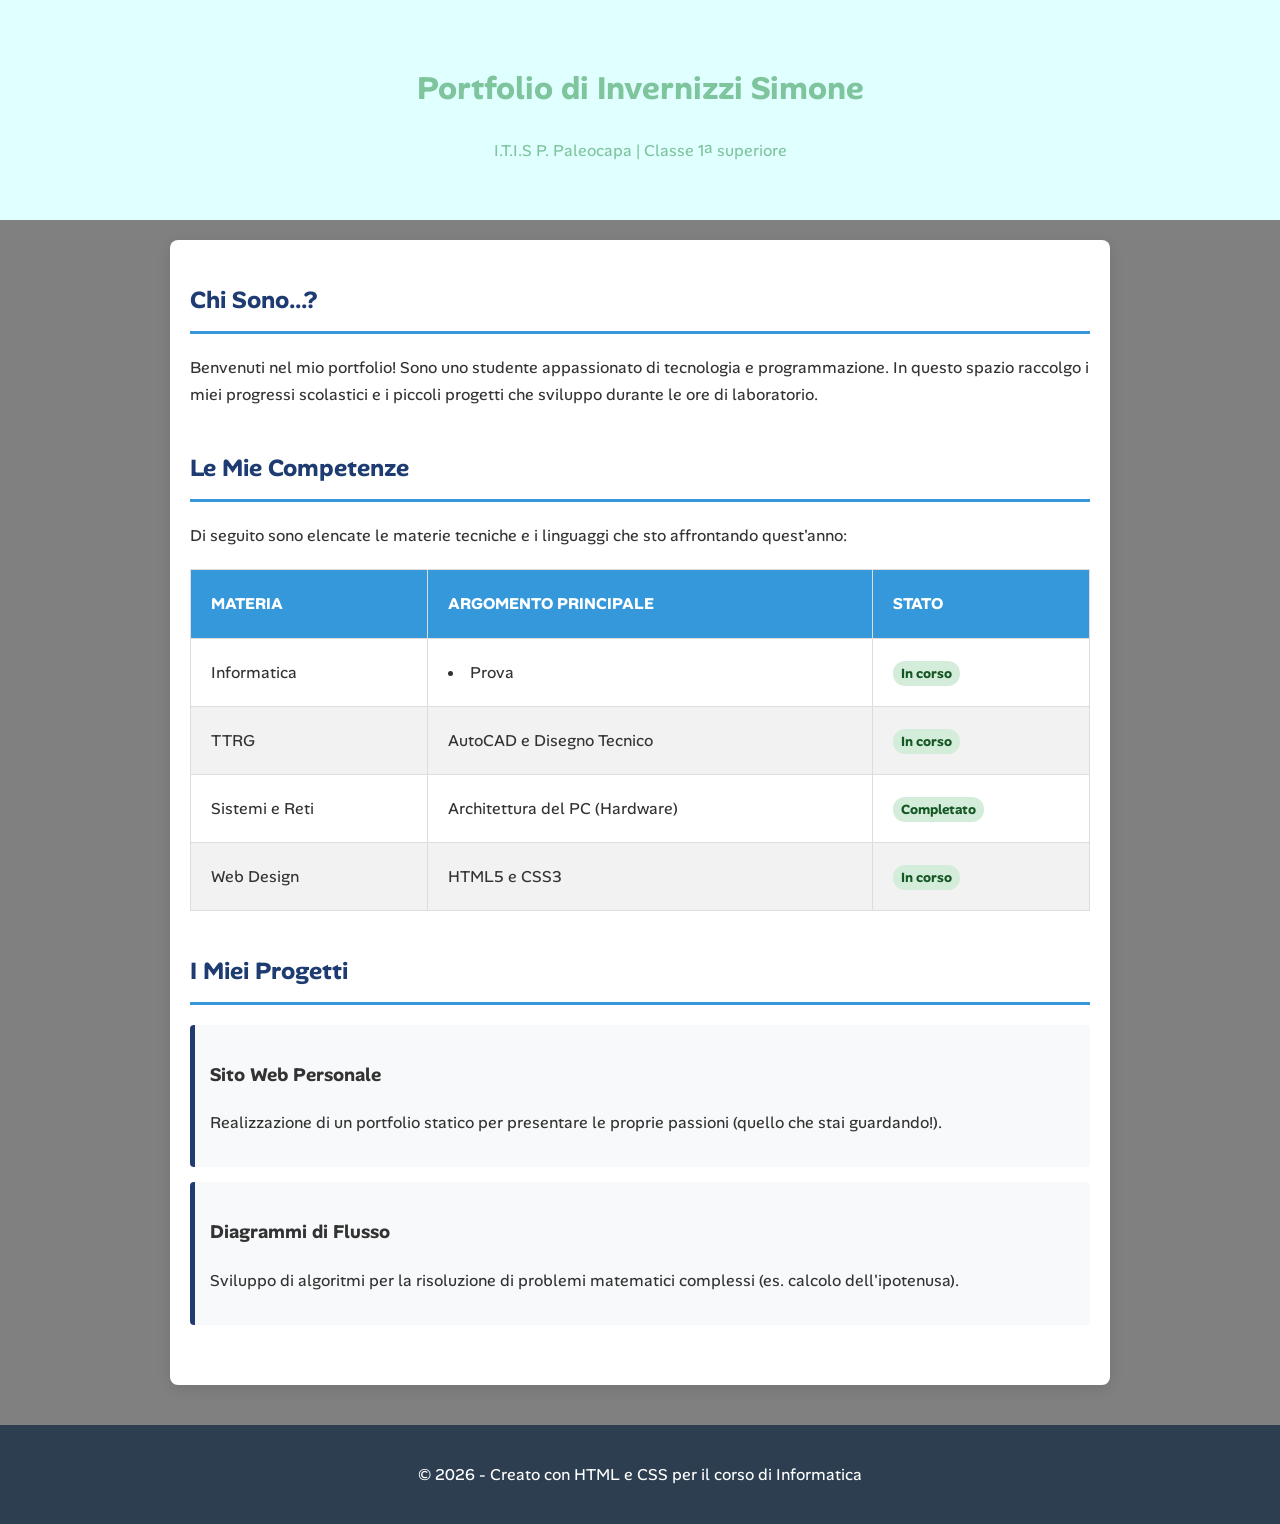
==== index.html @ 2da3a456 "Add files via upload" ====
<!DOCTYPE html>
<html lang="it">
<head>
    <meta charset="UTF-8">
      <title>Portfolio Personale | Studente Informatica</title>
    <style>
        /* --- SEZIONE CSS (Stile della pagina) --- */
        
        body {
            font-family: 'Alan Sans';
            line-height: 1.7;
            margin: 0;
            padding: 0;
            background-color: gray;
            color: #333;
        }

        header {
            background: #E0FFFF;
            color: rgb(126, 196, 157);
            padding: 40px 20px;
            text-align: center;
        }

        nav {
            background: #2c3e50;
            padding: 10px;
            text-align: center;
            position: sticky;
            top: 0;
            z-index: 1000;
        }

        nav a {
            color: white;
            text-decoration: none;
            margin: 0 15px;
            font-weight: bold;
            transition: color 0.3s;
        }

        nav a:hover {
            color: #3498db;
        }

        main {
            max-width: 900px;
            margin: 20px auto;
            padding: 20px;
            background: white;
            box-shadow: 0 4px 15px rgba(0,0,0,0.1);
            border-radius: 8px;
        }

        section {
            margin-bottom: 40px;
        }

        h2 {
            color: #1e3c72;
            border-bottom: 3px solid #3498db;
            padding-bottom: 10px;
        }

        /* Stile Tabella */
        table {
            width: 100%;
            border-collapse: collapse;
            margin-top: 20px;
            background-color: #fff;
        }

        table th, table td {
            padding: 20px;
            text-align: left;
            border: 1px solid #ddd;
        }

        table th {
            background-color: #3498db;
            color: white;
            text-transform: uppercase;
        }

        table tr:nth-child(even) {
            background-color: #f2f2f2;
        }

        table tr:hover {
            background-color: #e9f7ff;
        }

        /* Stile Progetti */
        .card-progetto {
            background: #f8f9fa;
            border-left: 5px solid #1e3c72;
            padding: 15px;
            margin: 15px 0;
            border-radius: 4px;
        }

        footer {
            text-align: center;
            padding: 20px;
            background: #2c3e50;
            color: white;
            margin-top: 40px;
        }

        /* Badge per la tabella */
        .status {
            padding: 4px 8px;
            border-radius: 12px;
            font-size: 0.85rem;
            font-weight: bold;
            background: #d4edda;
            color: #155724;
        }
    </style>
    <link rel="preconnect" href="https://fonts.googleapis.com">
    <link rel="preconnect" href="https://fonts.gstatic.com" crossorigin>
    <link href="https://fonts.googleapis.com/css2?family=Alan+Sans:wght@300..900&family=Funnel+Sans:ital,wght@0,300..800;1,300..800&display=swap" rel="stylesheet">
</head>
<body>

    <header>
        <h1>Portfolio di Invernizzi Simone</h1>
        <p>I.T.I.S P. Paleocapa | Classe 1ª superiore</p>
    </header>

    <main>
        <section id="profilo">
            <h2>Chi Sono...?</h2>
            <p>Benvenuti nel mio portfolio! Sono uno studente appassionato di tecnologia e programmazione. In questo spazio raccolgo i miei progressi scolastici e i piccoli progetti che sviluppo durante le ore di laboratorio.</p>
        </section>

        <section id="competenze">
            <h2>Le Mie Competenze</h2>
            <p>Di seguito sono elencate le materie tecniche e i linguaggi che sto affrontando quest'anno:</p>
            <table>
                <thead>
                    <tr>
                        <th>Materia</th>
                        <th>Argomento Principale</th>
                        <th>Stato</th>
                    </tr>
                </thead>
                <tbody>
                    <tr>
                        <td>Informatica</td>
                        <td>
                            <li>Prova</li>
                        </td>
                        <td><span class="status">In corso</span></td>
                    </tr>
                    <tr>
                        <td>TTRG</td>
                        <td>AutoCAD e Disegno Tecnico</td>
                        <td><span class="status">In corso</span></td>
                    </tr>
                    <tr>
                        <td>Sistemi e Reti</td>
                        <td>Architettura del PC (Hardware)</td>
                        <td><span class="status">Completato</span></td>
                    </tr>
                    <tr>
                        <td>Web Design</td>
                        <td>HTML5 e CSS3</td>
                        <td><span class="status">In corso</span></td>
                    </tr>
                </tbody>
            </table>
        </section>

        <section id="progetti">
            <h2>I Miei Progetti</h2>
            <div class="card-progetto">
                <h3>Sito Web Personale</h3>
                <p>Realizzazione di un portfolio statico per presentare le proprie passioni (quello che stai guardando!).</p>
            </div>
            <div class="card-progetto">
                <h3>Diagrammi di Flusso</h3>
                <p>Sviluppo di algoritmi per la risoluzione di problemi matematici complessi (es. calcolo dell'ipotenusa).</p>
            </div>
        </section>
    </main>

    <footer>
        <p>&copy; 2026 - Creato con HTML e CSS per il corso di Informatica</p>
    </footer>

</body>
</html>
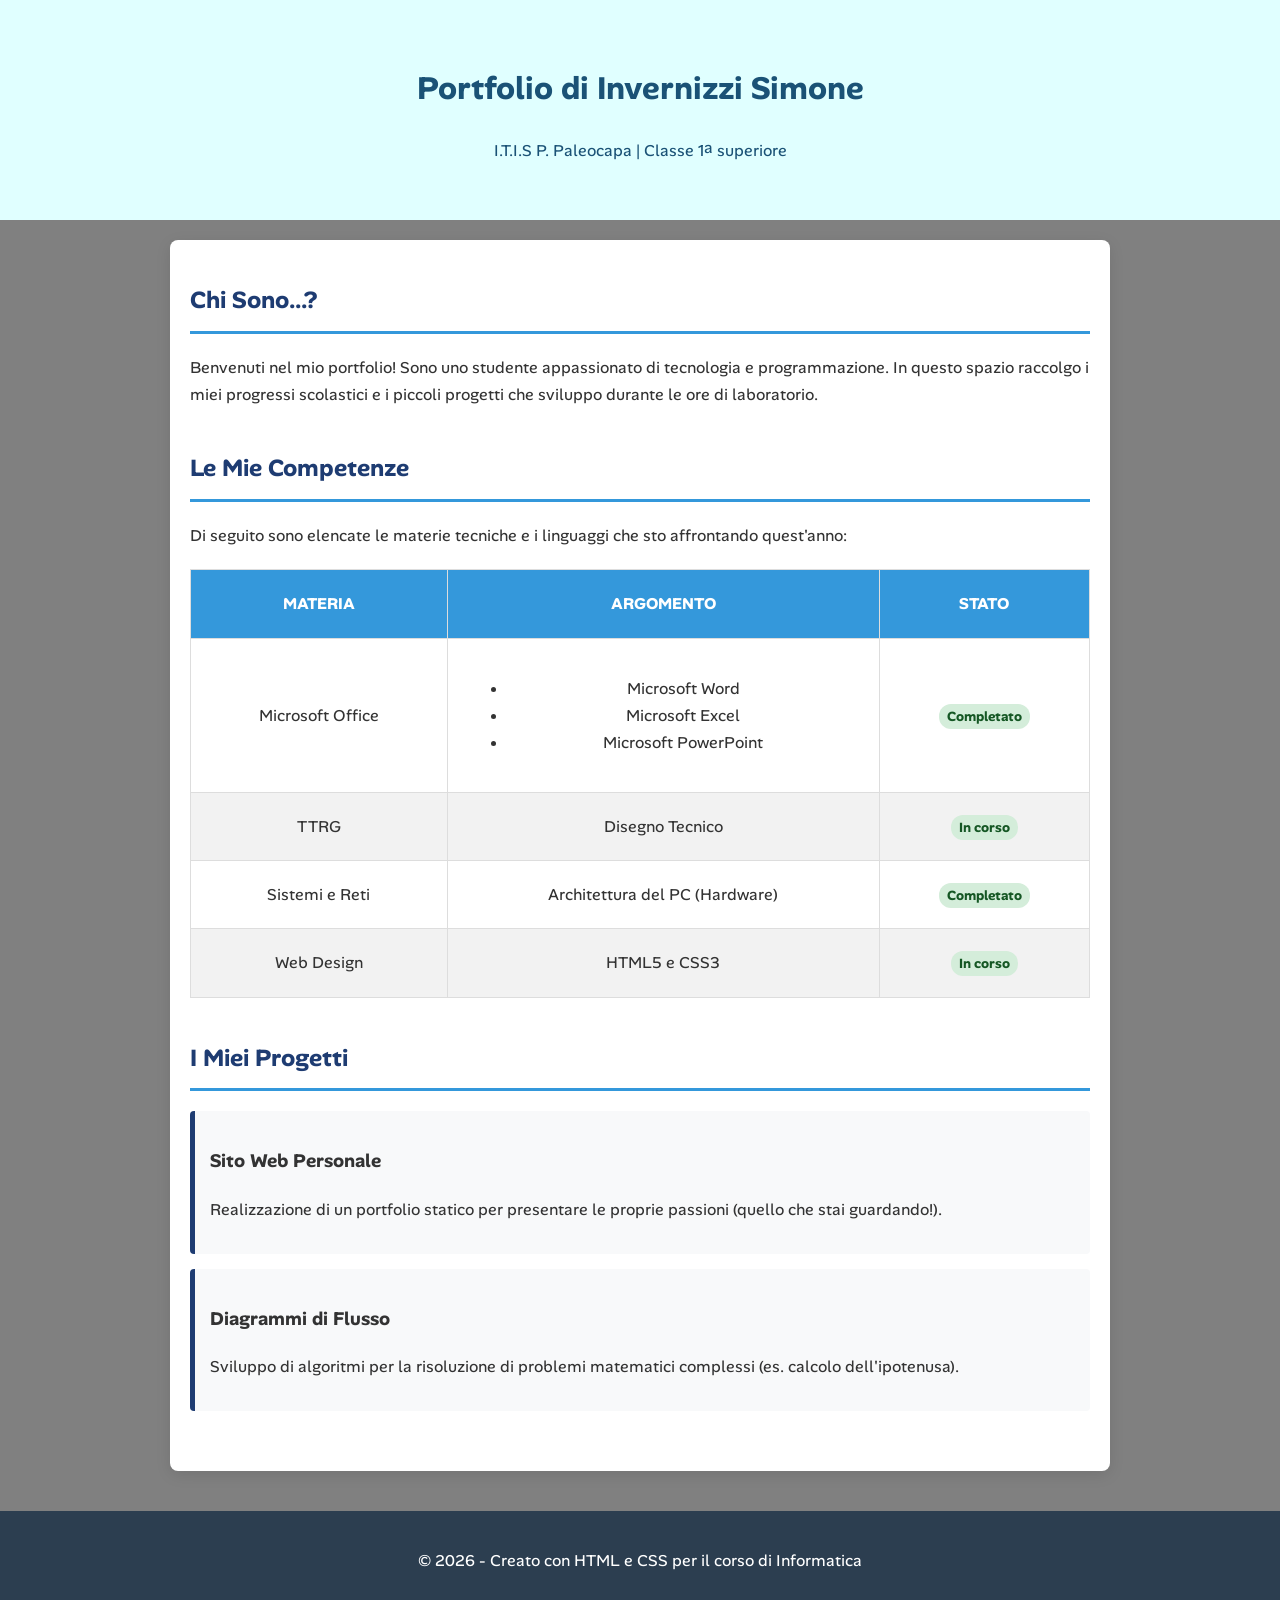
==== commit cd9c5658: "Add files via upload" ====
--- a/index.html
+++ b/index.html
@@ -17,7 +17,7 @@
 
         header {
             background: #E0FFFF;
-            color: rgb(126, 196, 157);
+            color:#1a5276;
             padding: 40px 20px;
             text-align: center;
         }
@@ -72,7 +72,7 @@
 
         table th, table td {
             padding: 20px;
-            text-align: left;
+            text-align: center;
             border: 1px solid #ddd;
         }
 
@@ -116,6 +116,10 @@
             background: #d4edda;
             color: #155724;
         }
+
+        .paragrafot { 
+            text-align:left;
+        }
     </style>
     <link rel="preconnect" href="https://fonts.googleapis.com">
     <link rel="preconnect" href="https://fonts.gstatic.com" crossorigin>
@@ -135,42 +139,46 @@
         </section>
 
         <section id="competenze">
-            <h2>Le Mie Competenze</h2>
-            <p>Di seguito sono elencate le materie tecniche e i linguaggi che sto affrontando quest'anno:</p>
-            <table>
-                <thead>
-                    <tr>
-                        <th>Materia</th>
-                        <th>Argomento Principale</th>
-                        <th>Stato</th>
-                    </tr>
-                </thead>
-                <tbody>
-                    <tr>
-                        <td>Informatica</td>
-                        <td>
-                            <li>Prova</li>
-                        </td>
-                        <td><span class="status">In corso</span></td>
-                    </tr>
-                    <tr>
-                        <td>TTRG</td>
-                        <td>AutoCAD e Disegno Tecnico</td>
-                        <td><span class="status">In corso</span></td>
-                    </tr>
-                    <tr>
-                        <td>Sistemi e Reti</td>
-                        <td>Architettura del PC (Hardware)</td>
-                        <td><span class="status">Completato</span></td>
-                    </tr>
-                    <tr>
-                        <td>Web Design</td>
-                        <td>HTML5 e CSS3</td>
-                        <td><span class="status">In corso</span></td>
-                    </tr>
-                </tbody>
-            </table>
-        </section>
+    <h2>Le Mie Competenze</h2>
+    <p>Di seguito sono elencate le materie tecniche e i linguaggi che sto affrontando quest'anno:</p>
+    <table>
+        <thead>
+            <tr>
+                <th>Materia</th>
+                <th>Argomento</th>
+                <th>Stato</th>
+            </tr>
+        </thead>
+        <tbody>
+            <tr>
+                <td>Microsoft Office</td>
+                <td>
+                    <ul>
+                        <li>Microsoft Word</li>
+                        <li>Microsoft Excel</li>
+                        <li>Microsoft PowerPoint</li>
+                    </ul>
+                </td>
+                <td><span class="status">Completato</span></td>
+            </tr>
+            <tr>
+                <td>TTRG</td>
+                <td>Disegno Tecnico</td>
+                <td><span class="status">In corso</span></td>
+            </tr>
+            <tr>
+                <td>Sistemi e Reti</td>
+                <td>Architettura del PC (Hardware)</td>
+                <td><span class="status">Completato</span></td>
+            </tr>
+            <tr>
+                <td>Web Design</td>
+                <td>HTML5 e CSS3</td>
+                <td><span class="status">In corso</span></td>
+            </tr>
+        </tbody>
+    </table>
+</section>
 
         <section id="progetti">
             <h2>I Miei Progetti</h2>
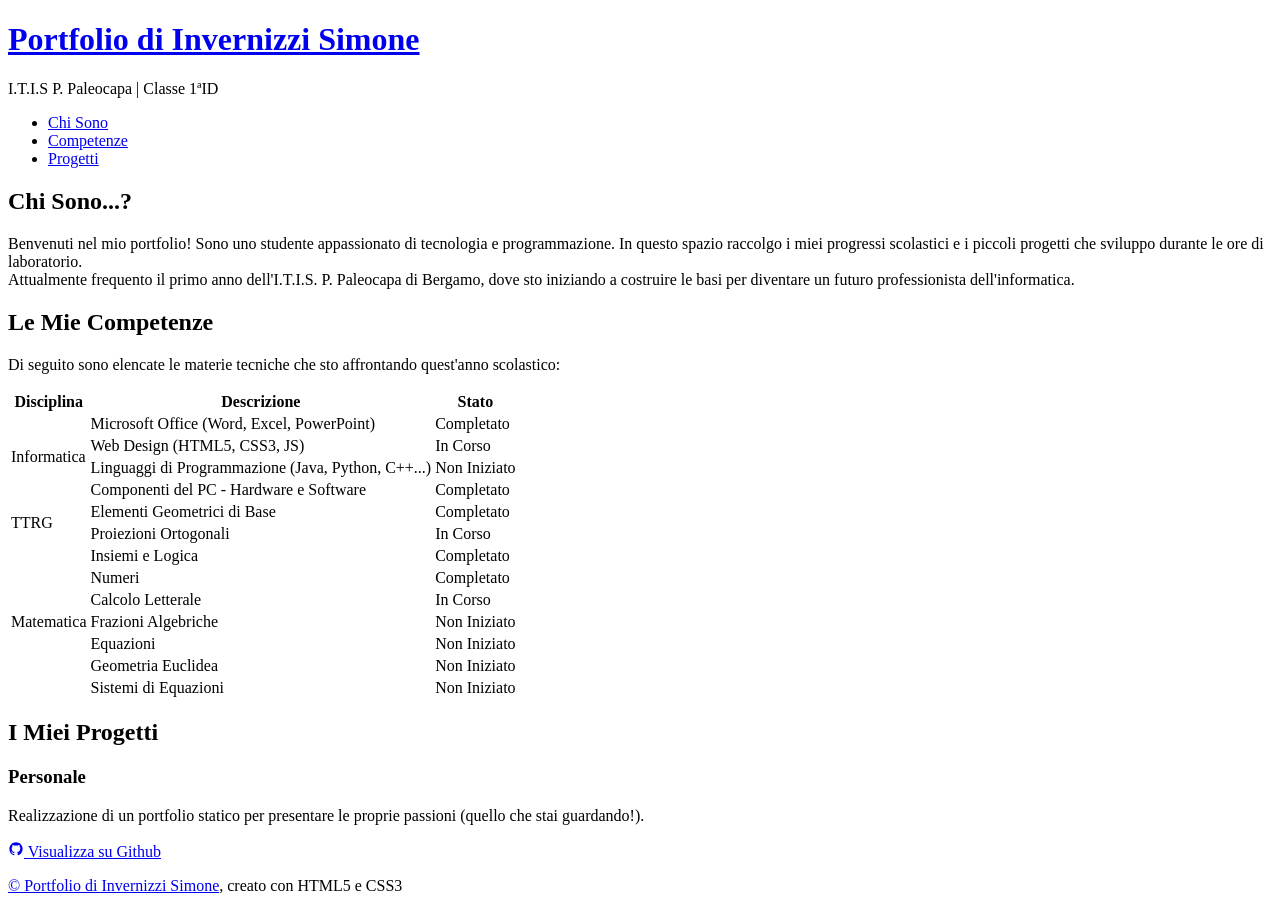
==== commit bb5cf7a3: "Add files via upload" ====
--- a/index.html
+++ b/index.html
@@ -2,125 +2,8 @@
 <html lang="it">
 <head>
     <meta charset="UTF-8">
-      <title>Portfolio Personale | Studente Informatica</title>
-    <style>
-        /* --- SEZIONE CSS (Stile della pagina) --- */
-        
-        body {
-            font-family: 'Alan Sans';
-            line-height: 1.7;
-            margin: 0;
-            padding: 0;
-            background-color: gray;
-            color: #333;
-        }
-
-        header {
-            background: #E0FFFF;
-            color:#1a5276;
-            padding: 40px 20px;
-            text-align: center;
-        }
-
-        nav {
-            background: #2c3e50;
-            padding: 10px;
-            text-align: center;
-            position: sticky;
-            top: 0;
-            z-index: 1000;
-        }
-
-        nav a {
-            color: white;
-            text-decoration: none;
-            margin: 0 15px;
-            font-weight: bold;
-            transition: color 0.3s;
-        }
-
-        nav a:hover {
-            color: #3498db;
-        }
-
-        main {
-            max-width: 900px;
-            margin: 20px auto;
-            padding: 20px;
-            background: white;
-            box-shadow: 0 4px 15px rgba(0,0,0,0.1);
-            border-radius: 8px;
-        }
-
-        section {
-            margin-bottom: 40px;
-        }
-
-        h2 {
-            color: #1e3c72;
-            border-bottom: 3px solid #3498db;
-            padding-bottom: 10px;
-        }
-
-        /* Stile Tabella */
-        table {
-            width: 100%;
-            border-collapse: collapse;
-            margin-top: 20px;
-            background-color: #fff;
-        }
-
-        table th, table td {
-            padding: 20px;
-            text-align: center;
-            border: 1px solid #ddd;
-        }
-
-        table th {
-            background-color: #3498db;
-            color: white;
-            text-transform: uppercase;
-        }
-
-        table tr:nth-child(even) {
-            background-color: #f2f2f2;
-        }
-
-        table tr:hover {
-            background-color: #e9f7ff;
-        }
-
-        /* Stile Progetti */
-        .card-progetto {
-            background: #f8f9fa;
-            border-left: 5px solid #1e3c72;
-            padding: 15px;
-            margin: 15px 0;
-            border-radius: 4px;
-        }
-
-        footer {
-            text-align: center;
-            padding: 20px;
-            background: #2c3e50;
-            color: white;
-            margin-top: 40px;
-        }
-
-        /* Badge per la tabella */
-        .status {
-            padding: 4px 8px;
-            border-radius: 12px;
-            font-size: 0.85rem;
-            font-weight: bold;
-            background: #d4edda;
-            color: #155724;
-        }
-
-        .paragrafot { 
-            text-align:left;
-        }
-    </style>
+      <title>Portfolio | Invernizzi Simone</title>
+    <link rel="stylesheet" href="style.css">
     <link rel="preconnect" href="https://fonts.googleapis.com">
     <link rel="preconnect" href="https://fonts.gstatic.com" crossorigin>
     <link href="https://fonts.googleapis.com/css2?family=Alan+Sans:wght@300..900&family=Funnel+Sans:ital,wght@0,300..800;1,300..800&display=swap" rel="stylesheet">
@@ -128,53 +11,93 @@
 <body>
 
     <header>
-        <h1>Portfolio di Invernizzi Simone</h1>
-        <p>I.T.I.S P. Paleocapa | Classe 1ª superiore</p>
+        <h1><a href="#">Portfolio di Invernizzi Simone</a></h1>
+        <p>I.T.I.S P. Paleocapa | Classe 1ªID</p>
     </header>
+
+    <nav>
+            <ul>
+                <li><a href="#profilo" class="active">Chi Sono</a></li>
+                <li><a href="#competenze">Competenze</a></li>
+                <li><a href="#progetti">Progetti</a></li>
+            </ul>
+    </nav>
 
     <main>
         <section id="profilo">
             <h2>Chi Sono...?</h2>
-            <p>Benvenuti nel mio portfolio! Sono uno studente appassionato di tecnologia e programmazione. In questo spazio raccolgo i miei progressi scolastici e i piccoli progetti che sviluppo durante le ore di laboratorio.</p>
+            <p>
+                Benvenuti nel mio portfolio! Sono uno studente appassionato di tecnologia e programmazione. In questo spazio raccolgo i miei progressi scolastici e i piccoli progetti che sviluppo durante le ore di laboratorio.<br>
+                Attualmente frequento il primo anno dell'I.T.I.S. P. Paleocapa di Bergamo, dove sto iniziando a costruire le basi per diventare un futuro professionista dell'informatica.
+            </p>
         </section>
 
         <section id="competenze">
     <h2>Le Mie Competenze</h2>
-    <p>Di seguito sono elencate le materie tecniche e i linguaggi che sto affrontando quest'anno:</p>
+    <p>Di seguito sono elencate le materie tecniche che sto affrontando quest'anno scolastico:</p>
     <table>
         <thead>
             <tr>
-                <th>Materia</th>
-                <th>Argomento</th>
+                <th>Disciplina</th>
+                <th>Descrizione</th>
                 <th>Stato</th>
             </tr>
         </thead>
         <tbody>
             <tr>
-                <td>Microsoft Office</td>
-                <td>
-                    <ul>
-                        <li>Microsoft Word</li>
-                        <li>Microsoft Excel</li>
-                        <li>Microsoft PowerPoint</li>
-                    </ul>
-                </td>
-                <td><span class="status">Completato</span></td>
+                <td rowspan="4">Informatica</td>
+                <td>Microsoft Office (Word, Excel, PowerPoint)</td>
+                <td><span class="completato">Completato</span></td>
             </tr>
             <tr>
-                <td>TTRG</td>
-                <td>Disegno Tecnico</td>
-                <td><span class="status">In corso</span></td>
+                <td>Web Design (HTML5, CSS3, JS)</td>
+                <td><span class="incorso">In Corso</span></td>
             </tr>
             <tr>
-                <td>Sistemi e Reti</td>
-                <td>Architettura del PC (Hardware)</td>
-                <td><span class="status">Completato</span></td>
+                <td>Linguaggi di Programmazione (Java, Python, C++...)</td>
+                <td><span class="noniniziato">Non Iniziato</span></td>
             </tr>
             <tr>
-                <td>Web Design</td>
-                <td>HTML5 e CSS3</td>
-                <td><span class="status">In corso</span></td>
+                <td>Componenti del PC - Hardware e Software</td>
+                <td><span class="completato">Completato</span></td>
+            </tr>
+            <tr>
+                <td rowspan="2">TTRG</td>
+                <td>Elementi Geometrici di Base</td>
+                <td><span class="completato">Completato</span></td>
+            </tr>
+            <tr>
+                <td>Proiezioni Ortogonali</td>
+                <td><span class="incorso">In Corso</span></td>
+            </tr>
+            <tr>
+                <td rowspan="7">Matematica</td>
+                <td>Insiemi e Logica</td>
+                <td><span class="completato">Completato</span></td>
+            </tr>
+            <tr>
+                <td>Numeri</td>
+                <td><span class="completato">Completato</span></td>
+            </tr>
+            <tr>
+                <td>Calcolo Letterale</td>
+                <td><span class="incorso">In Corso</span></td>
+            </tr>
+            <tr>
+                <td>Frazioni Algebriche</td>
+                <td><span class="noniniziato">Non Iniziato</span></td>
+            </tr>
+            <tr>
+                <td>Equazioni</td>
+                <td><span class="noniniziato">Non Iniziato</span></td>
+            </tr>
+            <tr>
+                <td>Geometria Euclidea</td>
+                <td><span class="noniniziato">Non Iniziato</span></td>
+            </tr>
+            <tr>
+                <td>Sistemi di Equazioni</td>
+                <td><span class="noniniziato">Non Iniziato</span></td>
             </tr>
         </tbody>
     </table>
@@ -183,19 +106,31 @@
         <section id="progetti">
             <h2>I Miei Progetti</h2>
             <div class="card-progetto">
-                <h3>Sito Web Personale</h3>
+                <h3>Personale</h3>
                 <p>Realizzazione di un portfolio statico per presentare le proprie passioni (quello che stai guardando!).</p>
-            </div>
-            <div class="card-progetto">
-                <h3>Diagrammi di Flusso</h3>
-                <p>Sviluppo di algoritmi per la risoluzione di problemi matematici complessi (es. calcolo dell'ipotenusa).</p>
+                <!-- From Uiverse.io by Creatlydev --> 
+                <a href="https://github.com/invernizzisimonestudente-maker/portfolio/tree/main" class="btn-github" target="_blank">
+                <svg
+                    width="16"
+                    height="16"
+                    viewBox="0 0 16 16"
+                    fill="none"
+                    xmlns="http://www.w3.org/2000/svg"
+                >
+                    <path
+                    d="M7.99992 1.33331C7.12444 1.33331 6.25753 1.50575 5.4487 1.84078C4.63986 2.17581 3.90493 2.66688 3.28587 3.28593C2.03563 4.53618 1.33325 6.23187 1.33325 7.99998C1.33325 10.9466 3.24659 13.4466 5.89325 14.3333C6.22659 14.3866 6.33325 14.18 6.33325 14C6.33325 13.8466 6.33325 13.4266 6.33325 12.8733C4.48659 13.2733 4.09325 11.98 4.09325 11.98C3.78659 11.2066 3.35325 11 3.35325 11C2.74659 10.5866 3.39992 10.6 3.39992 10.6C4.06659 10.6466 4.41992 11.2866 4.41992 11.2866C4.99992 12.3 5.97992 12 6.35992 11.84C6.41992 11.4066 6.59325 11.1133 6.77992 10.9466C5.29992 10.78 3.74659 10.2066 3.74659 7.66665C3.74659 6.92665 3.99992 6.33331 4.43325 5.85998C4.36659 5.69331 4.13325 4.99998 4.49992 4.09998C4.49992 4.09998 5.05992 3.91998 6.33325 4.77998C6.85992 4.63331 7.43325 4.55998 7.99992 4.55998C8.56659 4.55998 9.13992 4.63331 9.66659 4.77998C10.9399 3.91998 11.4999 4.09998 11.4999 4.09998C11.8666 4.99998 11.6333 5.69331 11.5666 5.85998C11.9999 6.33331 12.2533 6.92665 12.2533 7.66665C12.2533 10.2133 10.6933 10.7733 9.20659 10.94C9.44659 11.1466 9.66659 11.5533 9.66659 12.1733C9.66659 13.0666 9.66659 13.7866 9.66659 14C9.66659 14.18 9.77325 14.3933 10.1133 14.3333C12.7599 13.44 14.6666 10.9466 14.6666 7.99998C14.6666 7.1245 14.4941 6.25759 14.1591 5.44876C13.8241 4.63992 13.333 3.90499 12.714 3.28593C12.0949 2.66688 11.36 2.17581 10.5511 1.84078C9.7423 1.50575 8.8754 1.33331 7.99992 1.33331V1.33331Z"
+                    fill="currentcolor"
+                    ></path>
+                </svg>
+                <span>Visualizza su Github</span>
+                </a>
             </div>
         </section>
     </main>
 
     <footer>
-        <p>&copy; 2026 - Creato con HTML e CSS per il corso di Informatica</p>
+        <p><a href="#">&copy; Portfolio di Invernizzi Simone</a>, creato con HTML5 e CSS3</p>
     </footer>
 
 </body>
-</html>
+</html>
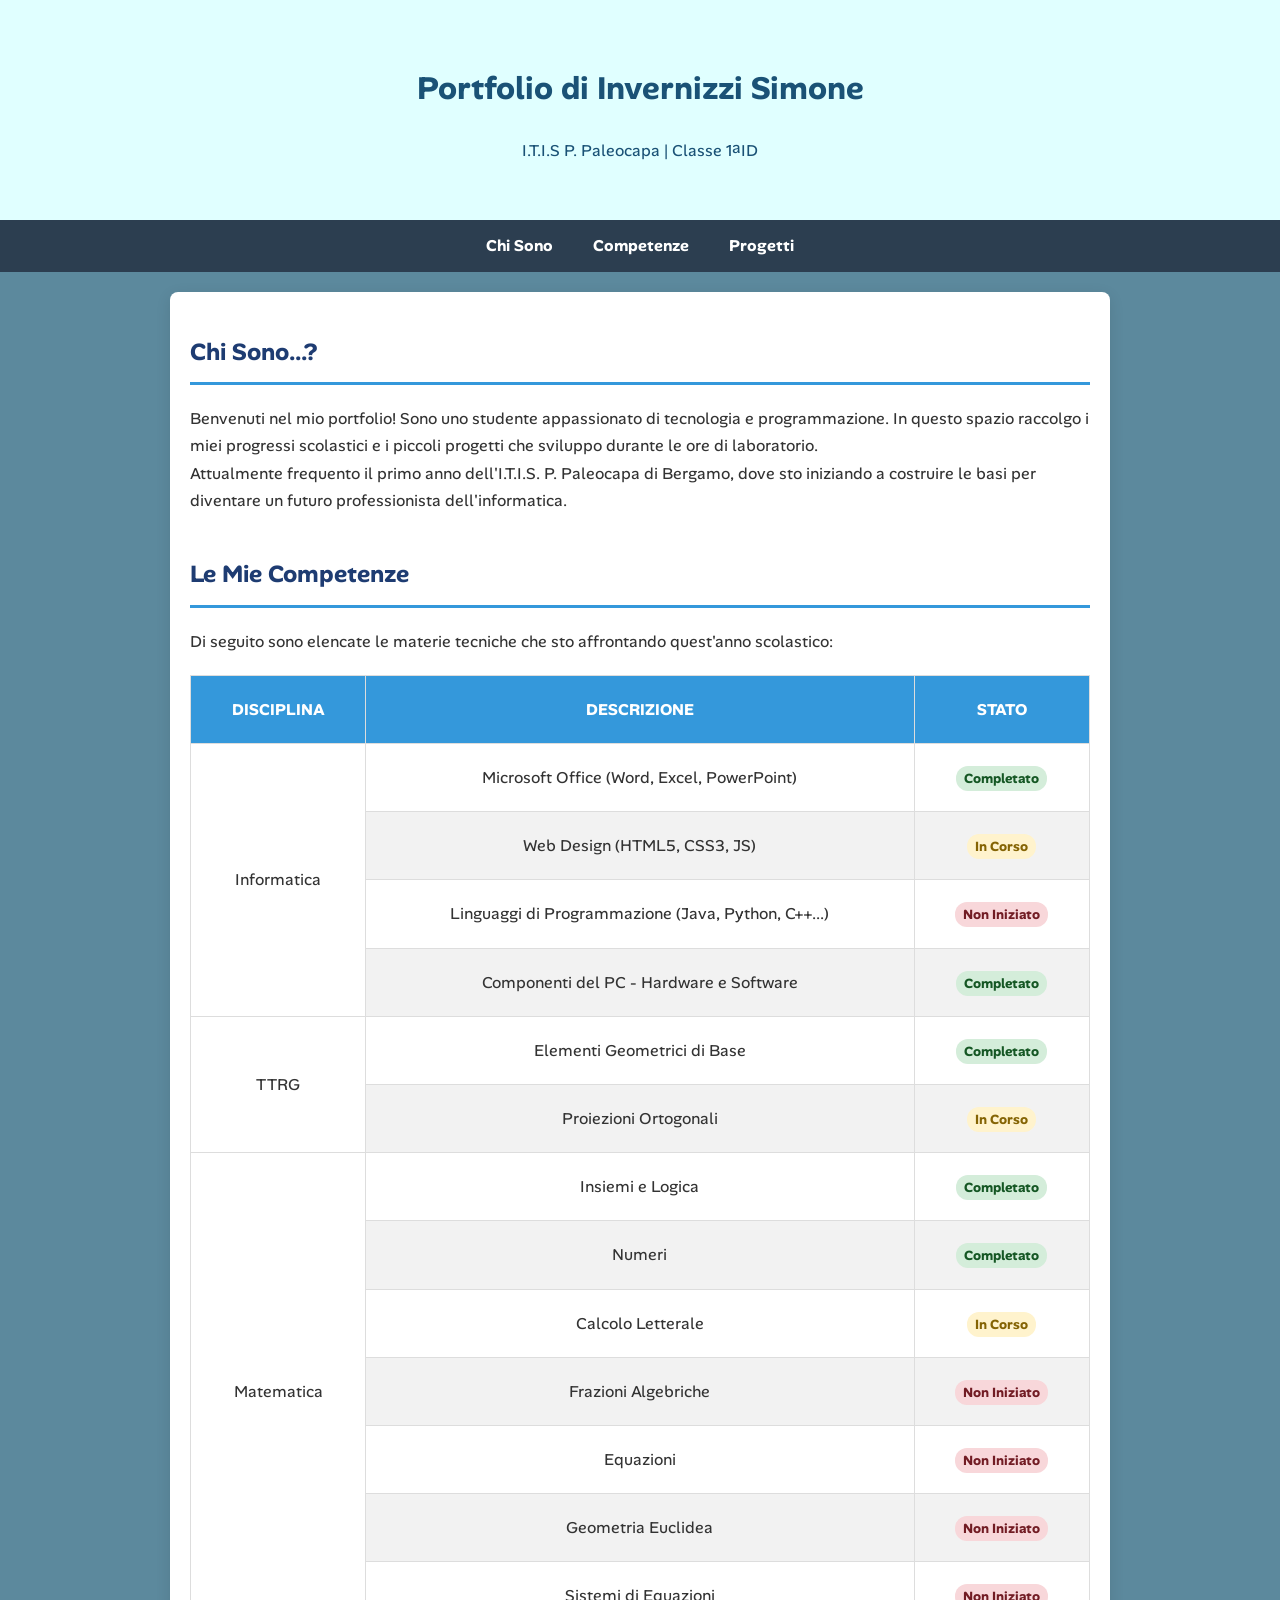
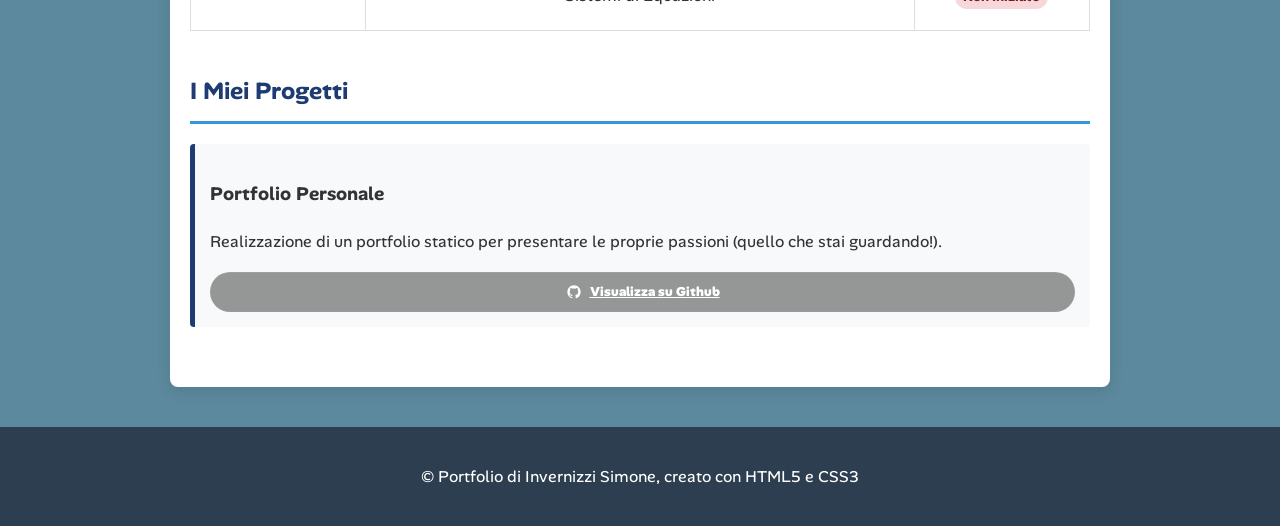
==== commit 63cc9cbd: "Add files via upload" ====
--- a/index.html
+++ b/index.html
@@ -106,7 +106,7 @@
         <section id="progetti">
             <h2>I Miei Progetti</h2>
             <div class="card-progetto">
-                <h3>Personale</h3>
+                <h3>Portfolio Personale</h3>
                 <p>Realizzazione di un portfolio statico per presentare le proprie passioni (quello che stai guardando!).</p>
                 <!-- From Uiverse.io by Creatlydev --> 
                 <a href="https://github.com/invernizzisimonestudente-maker/portfolio/tree/main" class="btn-github" target="_blank">
--- a/style.css
+++ b/style.css
@@ -0,0 +1,203 @@
+body {
+    font-family: 'Alan Sans';
+    line-height: 1.7;
+    margin: 0;
+    padding: 0;
+    background-color:#5c899d;
+    color: #333;
+}
+
+header {
+    background: #E0FFFF;
+    color:#1a5276;
+    padding: 40px 20px;
+    text-align: center;
+}
+
+h1 a {
+    color: inherit;
+    text-decoration: none;
+}
+
+h1 a:hover {
+    color: inherit;
+}
+
+p a {
+    color: inherit;
+    text-decoration: none;
+}
+
+p a:hover {
+    color: inherit;
+}
+
+nav {
+    background: #2c3e50;
+    padding: 12px 30px;
+    position: sticky;
+    top: 0;
+    z-index: 1000;
+    display: flex;
+    align-items: center;
+    justify-content: center;
+}
+
+nav ul {
+    list-style: none;
+    margin: 0;
+    padding: 0;
+    display: flex;
+    gap: 10px;
+}
+
+nav ul li {
+    display: inline;
+}
+
+nav a {
+    color: white;
+    text-decoration: none;
+    margin: 0 15px;
+    font-weight: bold;
+    transition: color 0.3s;
+}
+
+nav a:hover {
+    color: #3498db;
+}
+
+.nav-logo {
+    font-size: 1.1rem;
+    font-weight: 800;
+    letter-spacing: 0.5px;
+    margin: 0;
+}
+
+        main {
+    max-width: 900px;
+    margin: 20px auto;
+    padding: 20px;
+    background: white;
+    box-shadow: 0 4px 15px rgba(0,0,0,0.1);
+    border-radius: 8px;
+}
+
+section {
+    margin-bottom: 40px;
+}
+
+h2 {
+    color: #1e3c72;
+    border-bottom: 3px solid #3498db;
+    padding-bottom: 10px;
+}
+
+/* Stile Tabella */
+table {
+    width: 100%;
+    border-collapse: collapse;
+    margin-top: 20px;
+    background-color: #fff;
+}
+
+table th, table td {
+    padding: 20px;
+    text-align: center;
+    border: 1px solid #ddd;
+}
+
+table th {
+    background-color: #3498db;
+    color: white;
+    text-transform: uppercase;
+}
+
+table tr:nth-child(even) {
+    background-color: #f2f2f2;
+}
+
+table tr:hover {
+    background-color: #e9f7ff;
+}
+
+/* Stile Progetti */
+.card-progetto {
+    background: #f8f9fa;
+    border-left: 5px solid #1e3c72;
+    padding: 15px;
+    margin: 15px 0;
+    border-radius: 4px;
+}
+
+footer {
+    text-align: center;
+    padding: 20px;
+    background: #2c3e50;
+    color: white;
+    margin-top: 40px;
+}
+
+/* Badge per la tabella */
+.completato {
+    padding: 4px 8px;
+    border-radius: 12px;
+    font-size: 0.85rem;
+    font-weight: bold;
+    background: #d4edda;
+    color: #155724;
+}
+
+.incorso {
+    padding: 4px 8px;
+    border-radius: 12px;
+    font-size: 0.85rem;
+    font-weight: bold;
+    background: #fff3cd;
+    color: #856404;
+}
+
+.noniniziato {
+    padding: 4px 8px;
+    border-radius: 12px;
+    font-size: 0.85rem;
+    font-weight: bold;
+    background: #f8d7da;
+    color: #721c24;
+}
+
+.paragrafot {
+    text-align: left;
+}
+
+/* From Uiverse.io by Creatlydev */ 
+.btn-github {
+  cursor: pointer;
+  display: flex;
+  gap: 0.5rem;
+  border: none;
+
+  transition: all 0.5s cubic-bezier(0.165, 0.84, 0.44, 1);
+  border-radius: 100px;
+  font-weight: 800;
+  place-content: center;
+
+  padding: 0.75rem 1rem;
+  font-size: 0.825rem;
+  line-height: 1rem;
+
+  background-color: rgba(0, 0, 0, 0.4);
+  box-shadow:
+    inset 0 1px 0 0 rgba(255, 255, 255, 0.04),
+    inset 0 0 0 1px rgba(255, 255, 255, 0.04);
+  color: #fff;
+}
+
+.btn-github:hover {
+  box-shadow:
+    inset 0 1px 0 0 rgba(255, 255, 255, 0.08),
+    inset 0 0 0 1px rgba(252, 232, 3, 0.08);
+  color: #fce803;
+  transform: translate(0, -0.25rem);
+  background-color: rgba(0, 0, 0, 0.5);
+}
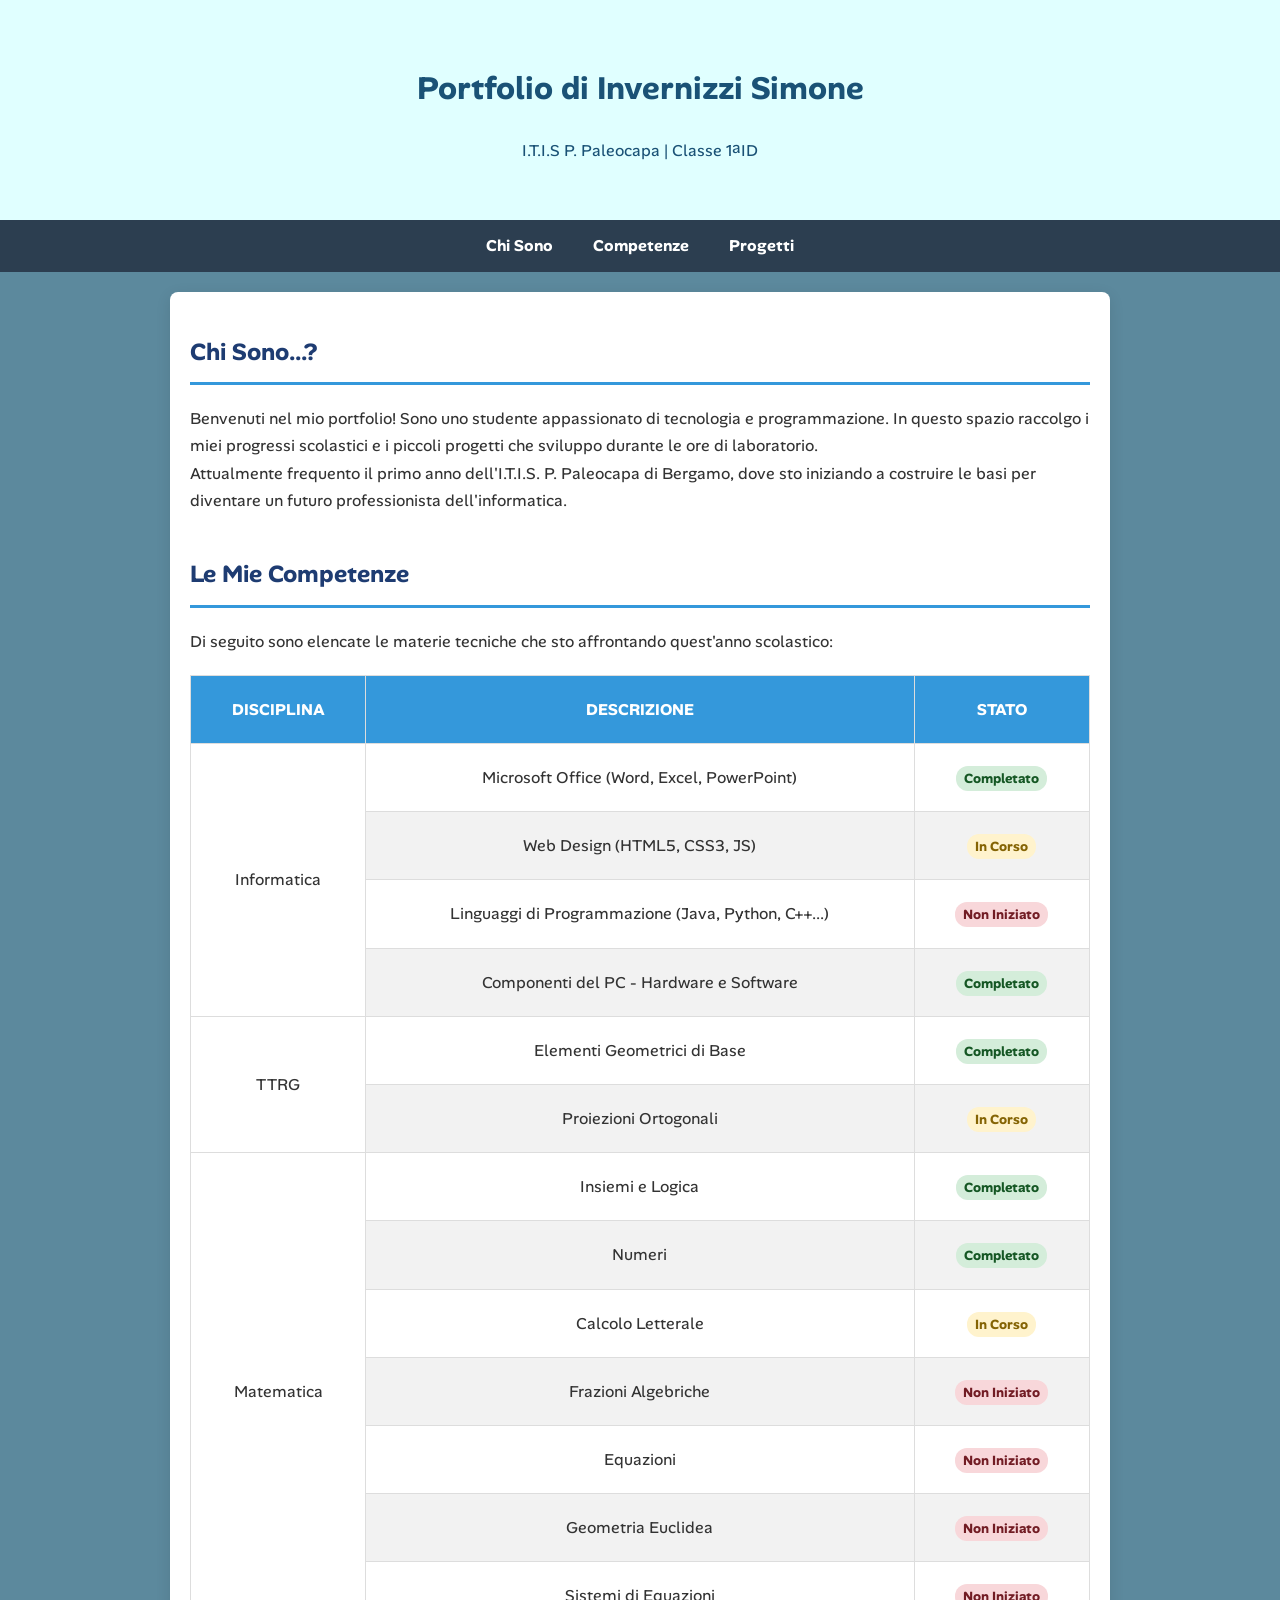
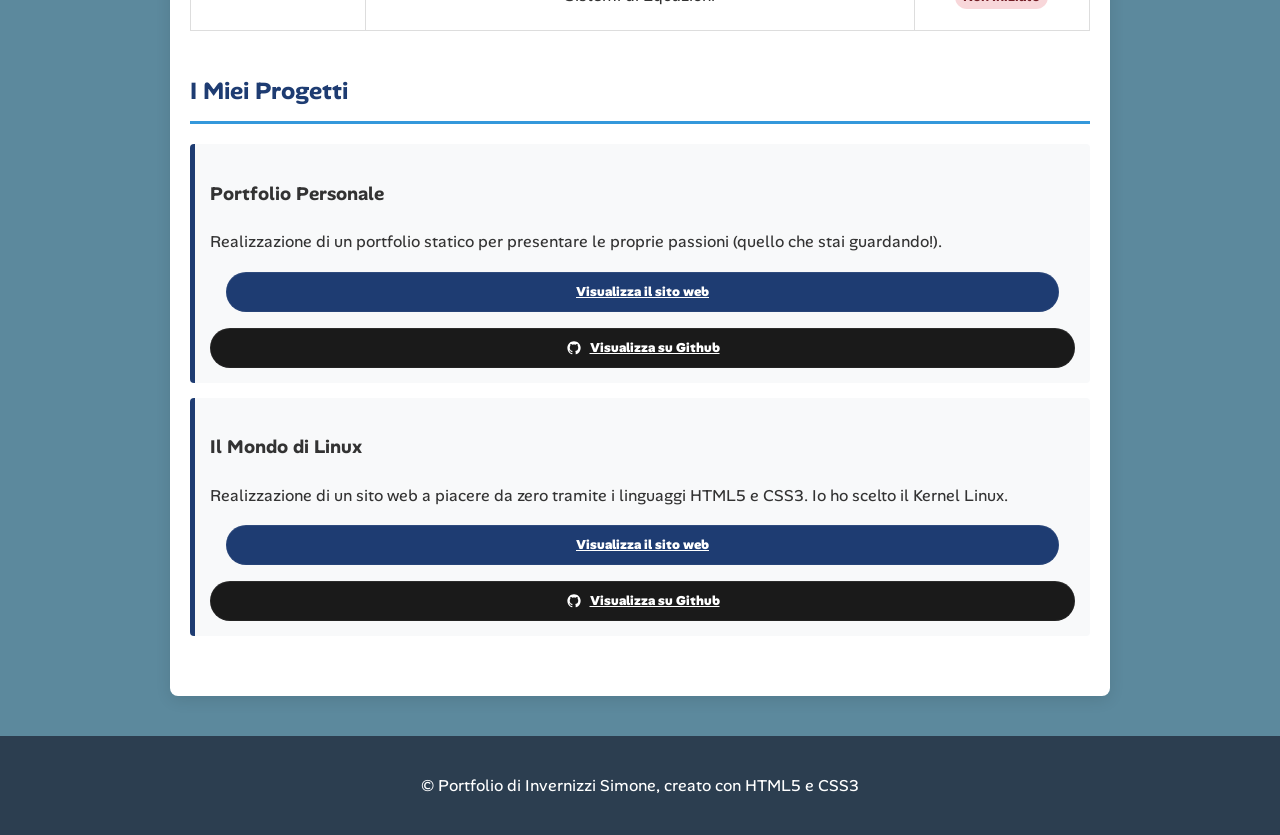
==== commit 33ec238c: "update update" ====
--- a/index.html
+++ b/index.html
@@ -1,13 +1,17 @@
 <!DOCTYPE html>
 <html lang="it">
+
 <head>
     <meta charset="UTF-8">
-      <title>Portfolio | Invernizzi Simone</title>
+    <title>Portfolio | Invernizzi Simone</title>
     <link rel="stylesheet" href="style.css">
     <link rel="preconnect" href="https://fonts.googleapis.com">
     <link rel="preconnect" href="https://fonts.gstatic.com" crossorigin>
-    <link href="https://fonts.googleapis.com/css2?family=Alan+Sans:wght@300..900&family=Funnel+Sans:ital,wght@0,300..800;1,300..800&display=swap" rel="stylesheet">
+    <link
+        href="https://fonts.googleapis.com/css2?family=Alan+Sans:wght@300..900&family=Funnel+Sans:ital,wght@0,300..800;1,300..800&display=swap"
+        rel="stylesheet">
 </head>
+
 <body>
 
     <header>
@@ -16,113 +20,131 @@
     </header>
 
     <nav>
-            <ul>
-                <li><a href="#profilo" class="active">Chi Sono</a></li>
-                <li><a href="#competenze">Competenze</a></li>
-                <li><a href="#progetti">Progetti</a></li>
-            </ul>
+        <ul>
+            <li><a href="#profilo" class="active">Chi Sono</a></li>
+            <li><a href="#competenze">Competenze</a></li>
+            <li><a href="#progetti">Progetti</a></li>
+        </ul>
     </nav>
 
     <main>
         <section id="profilo">
             <h2>Chi Sono...?</h2>
             <p>
-                Benvenuti nel mio portfolio! Sono uno studente appassionato di tecnologia e programmazione. In questo spazio raccolgo i miei progressi scolastici e i piccoli progetti che sviluppo durante le ore di laboratorio.<br>
-                Attualmente frequento il primo anno dell'I.T.I.S. P. Paleocapa di Bergamo, dove sto iniziando a costruire le basi per diventare un futuro professionista dell'informatica.
+                Benvenuti nel mio portfolio! Sono uno studente appassionato di tecnologia e programmazione. In questo
+                spazio raccolgo i miei progressi scolastici e i piccoli progetti che sviluppo durante le ore di
+                laboratorio.<br>
+                Attualmente frequento il primo anno dell'I.T.I.S. P. Paleocapa di Bergamo, dove sto iniziando a
+                costruire le basi per diventare un futuro professionista dell'informatica.
             </p>
         </section>
 
         <section id="competenze">
-    <h2>Le Mie Competenze</h2>
-    <p>Di seguito sono elencate le materie tecniche che sto affrontando quest'anno scolastico:</p>
-    <table>
-        <thead>
-            <tr>
-                <th>Disciplina</th>
-                <th>Descrizione</th>
-                <th>Stato</th>
-            </tr>
-        </thead>
-        <tbody>
-            <tr>
-                <td rowspan="4">Informatica</td>
-                <td>Microsoft Office (Word, Excel, PowerPoint)</td>
-                <td><span class="completato">Completato</span></td>
-            </tr>
-            <tr>
-                <td>Web Design (HTML5, CSS3, JS)</td>
-                <td><span class="incorso">In Corso</span></td>
-            </tr>
-            <tr>
-                <td>Linguaggi di Programmazione (Java, Python, C++...)</td>
-                <td><span class="noniniziato">Non Iniziato</span></td>
-            </tr>
-            <tr>
-                <td>Componenti del PC - Hardware e Software</td>
-                <td><span class="completato">Completato</span></td>
-            </tr>
-            <tr>
-                <td rowspan="2">TTRG</td>
-                <td>Elementi Geometrici di Base</td>
-                <td><span class="completato">Completato</span></td>
-            </tr>
-            <tr>
-                <td>Proiezioni Ortogonali</td>
-                <td><span class="incorso">In Corso</span></td>
-            </tr>
-            <tr>
-                <td rowspan="7">Matematica</td>
-                <td>Insiemi e Logica</td>
-                <td><span class="completato">Completato</span></td>
-            </tr>
-            <tr>
-                <td>Numeri</td>
-                <td><span class="completato">Completato</span></td>
-            </tr>
-            <tr>
-                <td>Calcolo Letterale</td>
-                <td><span class="incorso">In Corso</span></td>
-            </tr>
-            <tr>
-                <td>Frazioni Algebriche</td>
-                <td><span class="noniniziato">Non Iniziato</span></td>
-            </tr>
-            <tr>
-                <td>Equazioni</td>
-                <td><span class="noniniziato">Non Iniziato</span></td>
-            </tr>
-            <tr>
-                <td>Geometria Euclidea</td>
-                <td><span class="noniniziato">Non Iniziato</span></td>
-            </tr>
-            <tr>
-                <td>Sistemi di Equazioni</td>
-                <td><span class="noniniziato">Non Iniziato</span></td>
-            </tr>
-        </tbody>
-    </table>
-</section>
+            <h2>Le Mie Competenze</h2>
+            <p>Di seguito sono elencate le materie tecniche che sto affrontando quest'anno scolastico:</p>
+            <table>
+                <thead>
+                    <tr>
+                        <th>Disciplina</th>
+                        <th>Descrizione</th>
+                        <th>Stato</th>
+                    </tr>
+                </thead>
+                <tbody>
+                    <tr>
+                        <td rowspan="4">Informatica</td>
+                        <td>Microsoft Office (Word, Excel, PowerPoint)</td>
+                        <td><span class="completato">Completato</span></td>
+                    </tr>
+                    <tr>
+                        <td>Web Design (HTML5, CSS3, JS)</td>
+                        <td><span class="incorso">In Corso</span></td>
+                    </tr>
+                    <tr>
+                        <td>Linguaggi di Programmazione (Java, Python, C++...)</td>
+                        <td><span class="noniniziato">Non Iniziato</span></td>
+                    </tr>
+                    <tr>
+                        <td>Componenti del PC - Hardware e Software</td>
+                        <td><span class="completato">Completato</span></td>
+                    </tr>
+                    <tr>
+                        <td rowspan="2">TTRG</td>
+                        <td>Elementi Geometrici di Base</td>
+                        <td><span class="completato">Completato</span></td>
+                    </tr>
+                    <tr>
+                        <td>Proiezioni Ortogonali</td>
+                        <td><span class="incorso">In Corso</span></td>
+                    </tr>
+                    <tr>
+                        <td rowspan="7">Matematica</td>
+                        <td>Insiemi e Logica</td>
+                        <td><span class="completato">Completato</span></td>
+                    </tr>
+                    <tr>
+                        <td>Numeri</td>
+                        <td><span class="completato">Completato</span></td>
+                    </tr>
+                    <tr>
+                        <td>Calcolo Letterale</td>
+                        <td><span class="incorso">In Corso</span></td>
+                    </tr>
+                    <tr>
+                        <td>Frazioni Algebriche</td>
+                        <td><span class="noniniziato">Non Iniziato</span></td>
+                    </tr>
+                    <tr>
+                        <td>Equazioni</td>
+                        <td><span class="noniniziato">Non Iniziato</span></td>
+                    </tr>
+                    <tr>
+                        <td>Geometria Euclidea</td>
+                        <td><span class="noniniziato">Non Iniziato</span></td>
+                    </tr>
+                    <tr>
+                        <td>Sistemi di Equazioni</td>
+                        <td><span class="noniniziato">Non Iniziato</span></td>
+                    </tr>
+                </tbody>
+            </table>
+        </section>
 
         <section id="progetti">
             <h2>I Miei Progetti</h2>
             <div class="card-progetto">
                 <h3>Portfolio Personale</h3>
-                <p>Realizzazione di un portfolio statico per presentare le proprie passioni (quello che stai guardando!).</p>
-                <!-- From Uiverse.io by Creatlydev --> 
-                <a href="https://github.com/invernizzisimonestudente-maker/portfolio/tree/main" class="btn-github" target="_blank">
-                <svg
-                    width="16"
-                    height="16"
-                    viewBox="0 0 16 16"
-                    fill="none"
-                    xmlns="http://www.w3.org/2000/svg"
-                >
-                    <path
-                    d="M7.99992 1.33331C7.12444 1.33331 6.25753 1.50575 5.4487 1.84078C4.63986 2.17581 3.90493 2.66688 3.28587 3.28593C2.03563 4.53618 1.33325 6.23187 1.33325 7.99998C1.33325 10.9466 3.24659 13.4466 5.89325 14.3333C6.22659 14.3866 6.33325 14.18 6.33325 14C6.33325 13.8466 6.33325 13.4266 6.33325 12.8733C4.48659 13.2733 4.09325 11.98 4.09325 11.98C3.78659 11.2066 3.35325 11 3.35325 11C2.74659 10.5866 3.39992 10.6 3.39992 10.6C4.06659 10.6466 4.41992 11.2866 4.41992 11.2866C4.99992 12.3 5.97992 12 6.35992 11.84C6.41992 11.4066 6.59325 11.1133 6.77992 10.9466C5.29992 10.78 3.74659 10.2066 3.74659 7.66665C3.74659 6.92665 3.99992 6.33331 4.43325 5.85998C4.36659 5.69331 4.13325 4.99998 4.49992 4.09998C4.49992 4.09998 5.05992 3.91998 6.33325 4.77998C6.85992 4.63331 7.43325 4.55998 7.99992 4.55998C8.56659 4.55998 9.13992 4.63331 9.66659 4.77998C10.9399 3.91998 11.4999 4.09998 11.4999 4.09998C11.8666 4.99998 11.6333 5.69331 11.5666 5.85998C11.9999 6.33331 12.2533 6.92665 12.2533 7.66665C12.2533 10.2133 10.6933 10.7733 9.20659 10.94C9.44659 11.1466 9.66659 11.5533 9.66659 12.1733C9.66659 13.0666 9.66659 13.7866 9.66659 14C9.66659 14.18 9.77325 14.3933 10.1133 14.3333C12.7599 13.44 14.6666 10.9466 14.6666 7.99998C14.6666 7.1245 14.4941 6.25759 14.1591 5.44876C13.8241 4.63992 13.333 3.90499 12.714 3.28593C12.0949 2.66688 11.36 2.17581 10.5511 1.84078C9.7423 1.50575 8.8754 1.33331 7.99992 1.33331V1.33331Z"
-                    fill="currentcolor"
-                    ></path>
-                </svg>
-                <span>Visualizza su Github</span>
+                <p>Realizzazione di un portfolio statico per presentare le proprie passioni (quello che stai
+                    guardando!).</p>
+                <a href="https://invernizzisimonestudente-maker.github.io/portfolio/" class="btn-link" target="_blank">
+                    <span>Visualizza il sito web</span>
+                </a>
+                <!-- From Uiverse.io by Creatlydev -->
+                <a href="https://github.com/invernizzisimonestudente-maker/portfolio/" class="btn-github"
+                    target="_blank">
+                    <svg width="16" height="16" viewBox="0 0 16 16" fill="none" xmlns="http://www.w3.org/2000/svg">
+                        <path
+                            d="M7.99992 1.33331C7.12444 1.33331 6.25753 1.50575 5.4487 1.84078C4.63986 2.17581 3.90493 2.66688 3.28587 3.28593C2.03563 4.53618 1.33325 6.23187 1.33325 7.99998C1.33325 10.9466 3.24659 13.4466 5.89325 14.3333C6.22659 14.3866 6.33325 14.18 6.33325 14C6.33325 13.8466 6.33325 13.4266 6.33325 12.8733C4.48659 13.2733 4.09325 11.98 4.09325 11.98C3.78659 11.2066 3.35325 11 3.35325 11C2.74659 10.5866 3.39992 10.6 3.39992 10.6C4.06659 10.6466 4.41992 11.2866 4.41992 11.2866C4.99992 12.3 5.97992 12 6.35992 11.84C6.41992 11.4066 6.59325 11.1133 6.77992 10.9466C5.29992 10.78 3.74659 10.2066 3.74659 7.66665C3.74659 6.92665 3.99992 6.33331 4.43325 5.85998C4.36659 5.69331 4.13325 4.99998 4.49992 4.09998C4.49992 4.09998 5.05992 3.91998 6.33325 4.77998C6.85992 4.63331 7.43325 4.55998 7.99992 4.55998C8.56659 4.55998 9.13992 4.63331 9.66659 4.77998C10.9399 3.91998 11.4999 4.09998 11.4999 4.09998C11.8666 4.99998 11.6333 5.69331 11.5666 5.85998C11.9999 6.33331 12.2533 6.92665 12.2533 7.66665C12.2533 10.2133 10.6933 10.7733 9.20659 10.94C9.44659 11.1466 9.66659 11.5533 9.66659 12.1733C9.66659 13.0666 9.66659 13.7866 9.66659 14C9.66659 14.18 9.77325 14.3933 10.1133 14.3333C12.7599 13.44 14.6666 10.9466 14.6666 7.99998C14.6666 7.1245 14.4941 6.25759 14.1591 5.44876C13.8241 4.63992 13.333 3.90499 12.714 3.28593C12.0949 2.66688 11.36 2.17581 10.5511 1.84078C9.7423 1.50575 8.8754 1.33331 7.99992 1.33331V1.33331Z"
+                            fill="currentcolor"></path>
+                    </svg>
+                    <span>Visualizza su Github</span>
+                </a>
+            </div>
+            <div class="card-progetto">
+                <h3>Il Mondo di Linux</h3>
+                <p>Realizzazione di un sito web a piacere da zero tramite i linguaggi HTML5 e CSS3. Io ho scelto il Kernel Linux.</p>
+                <a href="https://ilmondodilinux.netlify.app/" class="btn-link" target="_blank">
+                    <span>Visualizza il sito web</span>
+                </a>
+                <!-- From Uiverse.io by Creatlydev -->
+                <a href="https://github.com/invernizzisimonestudente-maker/ilmondodilinux" class="btn-github"
+                    target="_blank">
+                    <svg width="16" height="16" viewBox="0 0 16 16" fill="none" xmlns="http://www.w3.org/2000/svg">
+                        <path
+                            d="M7.99992 1.33331C7.12444 1.33331 6.25753 1.50575 5.4487 1.84078C4.63986 2.17581 3.90493 2.66688 3.28587 3.28593C2.03563 4.53618 1.33325 6.23187 1.33325 7.99998C1.33325 10.9466 3.24659 13.4466 5.89325 14.3333C6.22659 14.3866 6.33325 14.18 6.33325 14C6.33325 13.8466 6.33325 13.4266 6.33325 12.8733C4.48659 13.2733 4.09325 11.98 4.09325 11.98C3.78659 11.2066 3.35325 11 3.35325 11C2.74659 10.5866 3.39992 10.6 3.39992 10.6C4.06659 10.6466 4.41992 11.2866 4.41992 11.2866C4.99992 12.3 5.97992 12 6.35992 11.84C6.41992 11.4066 6.59325 11.1133 6.77992 10.9466C5.29992 10.78 3.74659 10.2066 3.74659 7.66665C3.74659 6.92665 3.99992 6.33331 4.43325 5.85998C4.36659 5.69331 4.13325 4.99998 4.49992 4.09998C4.49992 4.09998 5.05992 3.91998 6.33325 4.77998C6.85992 4.63331 7.43325 4.55998 7.99992 4.55998C8.56659 4.55998 9.13992 4.63331 9.66659 4.77998C10.9399 3.91998 11.4999 4.09998 11.4999 4.09998C11.8666 4.99998 11.6333 5.69331 11.5666 5.85998C11.9999 6.33331 12.2533 6.92665 12.2533 7.66665C12.2533 10.2133 10.6933 10.7733 9.20659 10.94C9.44659 11.1466 9.66659 11.5533 9.66659 12.1733C9.66659 13.0666 9.66659 13.7866 9.66659 14C9.66659 14.18 9.77325 14.3933 10.1133 14.3333C12.7599 13.44 14.6666 10.9466 14.6666 7.99998C14.6666 7.1245 14.4941 6.25759 14.1591 5.44876C13.8241 4.63992 13.333 3.90499 12.714 3.28593C12.0949 2.66688 11.36 2.17581 10.5511 1.84078C9.7423 1.50575 8.8754 1.33331 7.99992 1.33331V1.33331Z"
+                            fill="currentcolor"></path>
+                    </svg>
+                    <span>Visualizza su Github</span>
                 </a>
             </div>
         </section>
@@ -133,4 +155,5 @@
     </footer>
 
 </body>
+
 </html>
--- a/style.css
+++ b/style.css
@@ -172,32 +172,63 @@
 
 /* From Uiverse.io by Creatlydev */ 
 .btn-github {
-  cursor: pointer;
-  display: flex;
-  gap: 0.5rem;
-  border: none;
-
-  transition: all 0.5s cubic-bezier(0.165, 0.84, 0.44, 1);
-  border-radius: 100px;
-  font-weight: 800;
-  place-content: center;
-
-  padding: 0.75rem 1rem;
-  font-size: 0.825rem;
-  line-height: 1rem;
-
-  background-color: rgba(0, 0, 0, 0.4);
-  box-shadow:
-    inset 0 1px 0 0 rgba(255, 255, 255, 0.04),
-    inset 0 0 0 1px rgba(255, 255, 255, 0.04);
-  color: #fff;
+    cursor: pointer;
+    display: flex;
+    gap: 0.5rem;
+    border: none;
+
+    transition: all 0.5s cubic-bezier(0.165, 0.84, 0.44, 1);
+    border-radius: 100px;
+    font-weight: 800;
+    place-content: center;
+
+    padding: 0.75rem 1rem;
+    font-size: 0.825rem;
+    line-height: 1rem;
+
+    background-color: #1a1a1a;
+    box-shadow:
+        inset 0 1px 0 0 rgba(255, 255, 255, 0.04),
+        inset 0 0 0 1px rgba(255, 255, 255, 0.04);
+    color: #fff;
 }
 
 .btn-github:hover {
-  box-shadow:
-    inset 0 1px 0 0 rgba(255, 255, 255, 0.08),
-    inset 0 0 0 1px rgba(252, 232, 3, 0.08);
-  color: #fce803;
-  transform: translate(0, -0.25rem);
-  background-color: rgba(0, 0, 0, 0.5);
-}
+    box-shadow:
+        inset 0 1px 0 0 rgba(255, 255, 255, 0.08),
+        inset 0 0 0 1px rgba(255, 255, 255, 0.08);
+    color: #3498db;
+    transform: translate(0, -0.25rem);
+    background-color: #2a2a2a;
+}
+
+.btn-link {
+    cursor: pointer;
+    display: flex;
+    gap: 0.5rem;
+    border: none;
+
+    transition: all 0.5s cubic-bezier(0.165, 0.84, 0.44, 1);
+    border-radius: 100px;
+    font-weight: 800;
+    place-content: center;
+    margin: 1rem;
+    padding: 0.75rem 1rem;
+    font-size: 0.825rem;
+    line-height: 1rem;
+
+    background-color: #1e3c72;
+    box-shadow:
+        inset 0 1px 0 0 rgba(255, 255, 255, 0.04),
+        inset 0 0 0 1px rgba(255, 255, 255, 0.04);
+    color: #fff;
+}
+
+.btn-link:hover {
+    box-shadow:
+        inset 0 1px 0 0 rgba(255, 255, 255, 0.08),
+        inset 0 0 0 1px rgba(52, 152, 219, 0.2);
+    color: #fff;
+    transform: translate(0, -0.25rem);
+    background-color: #3498db;
+}
